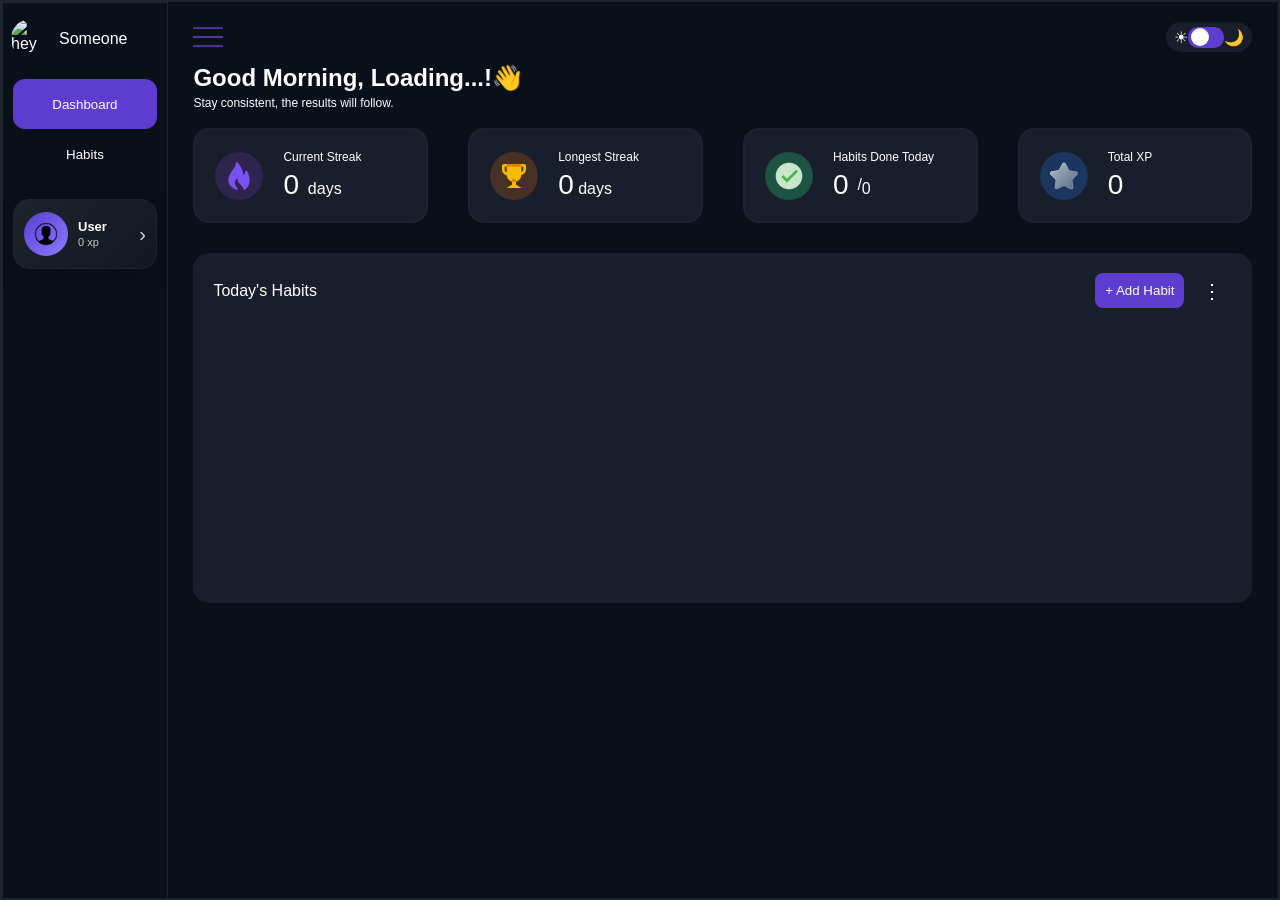
==== index.html @ f96000c0 "heyo the file_00000000302071fbb697267814bf067b.png is what the project is suppposed to look like" ====
<!DOCTYPE html>
<html lang="en">
<head>
  <meta charset="UTF-8">
  <meta name="viewport" content="width=device-width, initial-scale=1.0">
  <title>Habit Tracker</title>
  <link rel="stylesheet" href="style.css">
  <link rel="stylesheet" href="./fontawesome-free-6.4.0-webflash/css/all.css">
  <link rel="" href="">
</head>
<body>
  <section class="wholeBody">
    <div class="dropMenuleftfck">
      <div class="logo">
        <img src="https://t4.ftcdn.net/jpg/01/23/09/33/360_F_123093367_c7WoJ0uHCkepbgLasnGFBKK8sSNiJw6l.jpg" alt="hey">
        <p>Someone</p>
      </div>
      <div class="menus">
        <button class="menubtn selected" data-view="dashboard">Dashboard</button>
        <button class="menubtn" data-view="habits">Habits</button>
      </div>
      <a href="./profile.html" class="profileBar">
        <div class="profileAvatarWrap">
          <img src="./images/icons8-profile-32.png" alt="profile picture">
        </div>
        <div class="profileInfo">
          <p class="profileName">User</p>
          <p class="profileXp">0000 xp</p>
        </div>
        <div class="profileChevron">›</div>
      </a>

    </div>
    <div class="menuPage">
      <div class="navbar">
        <div class="navbarRight">
          <img src="./images/icons8-menu-32.png" alt="">
          <div class="lightNdark">
            <p>☀</p>
            <div class="ldtoggleBox">
              <div class="ldtoggle"></div>
            </div>
            <p>🌙</p>
          </div>
        </div>
      </div>
      <div class="greetings">
        <p>Good Morning, Loading...!👋</p>
        <p>Stay consistent, the results will follow.</p>
      </div>
      <section class="dashboardMenu">
        <div class="streakandProg">
          <div class="streak snpd">
            <img src="./images/icons8-flame-32.png" alt="fire">
            <div class="streakinfo">
              <p>Current Streak</p>
              <div class="streakinfotext">
                <p>0</p>
                <p>‎ ‎ ‎ </p>
                <p> days</p>
              </div>
            </div>
          </div>
          <div class="longestStreak snpd">
            <img src="./images/icons8-trophy-32.png" alt="trophy">
            <div class="longestStreakInfo">
              <p>Longest Streak</p>
              <div class="longestStreakInfotext">
                <p>0</p>
                <p>‎ ‎ </p>
                <p>days</p>
              </div>
            </div>
          </div>
          <div class="habits snpd">
            <img src="./images/icons8-checkmark-32.png" alt="checkmark">
            <div class="habitsInfo">
              <p>Habits Done Today</p>
              <div class="habitsInfoText">
                <p>0</p>
                <p>‎ ‎ /</p>
                <p> 0</p>
              </div>
            </div>
          </div>
          <div class="XP snpd">
            <img src="./images/icons8-star-32.png" alt="XP">
            <div class="XPinfo">
              <p>Total XP</p>
              <p>0,000</p>
            </div>
          </div>
        </div>
        <section class="habitsMain">
          <div class="habitsMainNavbar">
            <p>Today's Habits</p>
            <div class="modifyHabits">
              <button class="addHabit">+ Add Habit</button>
              <details class="inlineMenu">
                <summary class="clickDelete">⋮</summary>
                <div class="menuPanel">
                  <button type="button" class="menuAction">Delete All</button>
                </div>
              </details>
              <div class="alltypesofhabits hidden">
                <button class="workout">Workout</button>
                <button class="book">Read a book</button>
                <button class="water">Drink Water</button>
                <button class="code">Code</button>
                <button class="meditate">Meditate</button>
                <button class="journal">Journal</button>
                <button class="grass">Touch Grass</button>
              </div>
            </div>
          </div>
          <!-- <div class="habit">
            <p>⋮⋮</p>
            <img src="./images/icons8-dumbbell-32 (1).png" alt="workout">
            <div class="habitDetail">
              <p>Workout</p>
              <p>30 minutes exercise</p>
            </div>
            <input class="checkBoxforEachHabit" type="checkbox">
            <img src="./images/icons8-checkmark-32.png" alt="" class="imgsmth">
            <div class="habitsTimePeriod">
              <p>7</p>
              <p>days</p>
            </div>
            <details class="habitMenu">
              <summary class="habitMenuTrigger">⋮</summary>
              <div class="menuPanel">
                <button type="button" class="menuAction">Edit</button>
                <button type="button" class="menuAction">Delete</button>
              </div>
            </details>
          </div> -->
        </section>
      </section>
    </div>
  </section>
  <script src="script.js"></script>
</body>
</html>
---- style.css ----
*{
  margin: 0;
  padding: 0;
  box-sizing: border-box;
  font-family: Verdana, sans-serif;
  color: var(--white);
  user-select: none;
}

:root{
  --bgcolor: rgb(10,16,25);
  --borderbgcolor: rgb(31, 36, 49);
  --selected: rgb(92, 61, 208);
  --LightblackBox : rgb(24, 30, 43);
  --dumbbell: rgb(126, 70, 236);
  --sharpBrightBorder: rgb(29, 35, 46);
  --brighterSharpBorder : rgb(94, 104, 127);
  --white: white;
}

body.light{
  --bgcolor: rgb(245, 247, 250);          /* Soft, off-white background */
  --borderbgcolor: rgb(226, 232, 240);    /* Clean, light gray border background */
  --selected: rgb(111, 76, 235);         /* Slightly brighter, vibrant purple for selection */
  --LightblackBox: rgb(255, 255, 255);    /* Crisp white for card elements / boxes */
  --dumbbell: rgb(141, 91, 242);          /* Pop purple for branding/icons */
  --sharpBrightBorder: rgb(203, 213, 225);/* Subtle, light gray border */
  --brighterSharpBorder: rgb(100, 116, 139); /* High-contrast slate border for definition */
--white: black;
}

.ldtoggle{
  transition: margin-left 0.3s ease;
}

.wholeBody{
  background-color: var(--bgcolor);
  width: 100vw;
  overflow-x: hidden;
  border: 2px solid var(--borderbgcolor);
  height: 100vh;
  overflow-y: hidden;
  display: flex;
}

.dropMenuleftfck{
  width: 13%;
  border: 1px solid var(--borderbgcolor);
  height: 100vh;
  transition: margin-left .3s ease;
}

.dropMenuleftfck.hidden{
  margin-left: -13%;
}

.logo{
  display: flex;
margin-bottom: 20px;
  display: flex;
  align-items: center;
  padding-left: 8px;
  margin-top: 16px;
}

.logo img{
  width: 40px;
  height: 40px;
  border-radius: 50%;
  margin-right: 8px;
}
  
.logo p{
  color: var(--white);
}

.menus{
  display: flex;
  flex-direction: column;
}

.menus button{
  background-color: transparent; 
  border: none;
  color: var(--white);
  height: 50px;
  width: 88%;
  margin-left: auto;
  margin-right: auto;
  border-radius: 12px;
  cursor: pointer;
}

.selected{
  background-color: var(--selected) !important;
}

.profileBar{
  cursor: pointer;
  text-decoration: none;
  color: inherit;
}

.profileBar,
.profileCard{
  margin: 20px 10px 0;
  padding: 12px 10px;
  display: flex;
  align-items: center;
  gap: 10px;
  border: 1px solid var(--borderbgcolor);
  border-radius: 16px;
  background: linear-gradient(135deg, rgba(255,255,255,0.08), rgba(255,255,255,0.03));
  box-shadow: 0 8px 24px rgba(0, 0, 0, 0.16);
}

.profileAvatarWrap{
  width: 44px;
  height: 44px;
  border-radius: 50%;
  display: grid;
  place-items: center;
  background: linear-gradient(135deg, var(--selected), #8b7cff);
  flex-shrink: 0;
}

.profileAvatarWrap img{
  width: 24px;
  height: 24px;
  margin: 0;
  object-fit: contain;
}

.profileInfo{
  display: flex;
  flex-direction: column;
  gap: 2px;
  flex: 1;
  min-width: 0;
}

.profileName{
  font-size: 13px;
  font-weight: 600;
  line-height: 1.2;
}

.profileXp{
  font-size: 11px;
  opacity: 0.75;
  line-height: 1.2;
}

.profileChevron{
  font-size: 20px;
  line-height: 1;
  opacity: 0.8;
}

.profilePage{
  min-height: 100vh;
  background: var(--bgcolor);
  padding: 32px 20px;
  display: flex;
  flex-direction: column;
  gap: 20px;
}

.backLink{
  color: var(--white);
  text-decoration: none;
  font-size: 14px;
  opacity: 0.8;
  width: fit-content;
}

.profilePage .profileCard{
  margin: 0;
  padding: 20px;
  border-radius: 20px;
  background: linear-gradient(135deg, rgba(255,255,255,0.1), rgba(255,255,255,0.04));
  box-shadow: 0 10px 30px rgba(0, 0, 0, 0.2);
}

.profileDetails{
  display: grid;
  gap: 12px;
}

.profileDetailBox{
  background: var(--LightblackBox);
  border: 1px solid var(--borderbgcolor);
  border-radius: 16px;
  padding: 14px 16px;
}

.detailLabel{
  font-size: 12px;
  opacity: 0.7;
  margin-bottom: 6px;
}

.detailValue{
  font-size: 16px;
  font-weight: 600;
}

.navbarRight{
  margin-top: 20px;
  display: flex;
}

.navbarRight img:first-child{
  margin-right: auto;
  cursor: pointer;
  /* filter: brightness(0) invert(1); */
  height: 30px;
  margin-bottom: 12px;
}

.lightNdark{
  display: flex;
  background-color: var(--LightblackBox);
  border-radius: 20px;
  height: 30px;
  width: fit-content;
  display: flex;
  align-items: center;
  justify-content: center;
  padding: 1px 8px;
}

.ldtoggleBox{
  background-color: var(--selected);
  width: 36px;
  height: 21px;
  display: flex;
  align-items: center;
  border-radius: 10px;
  cursor: pointer;
  padding: 3px;
}

.ldtoggle{
  width: 18px;
  height: 18px;
  background-color: var(--white);
  border-radius: 50%;
  transition: margin-left .5s ease;
}

.ldtoggle.light{
  margin-left: auto;
}

.greetings p:first-child{
  font-weight: bold;
  font-size: 24px;
}

.greetings p:nth-child(2){
  font-size: 12px;
  margin-top: 4px;
  margin-bottom: 18px;
}

.menuPage{
  width: 83%;
  margin-right: auto;
  margin-left: auto;
}

.streakandProg{
  display: flex;
  gap: 40px;
}

.snpd{
  background-color: var(--LightblackBox);
  width: 25%;
  height: 95px;
  border-radius: 16px;
  border: 2px solid var(--sharpBrightBorder);
  display: flex;
  align-items: center;
}

.streakinfotext,
.longestStreakInfotext,
.habitsInfoText{
  display: flex;
  align-items: center;
}

.streakinfotext > p:first-child,
.habitsInfoText > p:first-child,
.longestStreakInfotext > p:first-child,
.XPinfo > p:last-child{
  font-size: 28px;
  align-self: flex-end;
}

.streakinfotext p:last-child,
.longestStreakInfotext p:last-child,
.habitsInfoText p:last-child
{
  margin-bottom: -8px;
}

.snpd img{
  margin-right: 20px;
  margin-left: 20px;
  padding: 8px;
  border-radius: 50%;
}

.streak img{
  background-color: rgb(46,36,78);
}

.longestStreak img{
  background-color: rgb(71, 48, 37);
}

.habits img{
  background-color: rgb(29, 83, 67);
}

.XP img{
  background-color: rgb(26, 54, 94);
}

.streakinfo > p:first-child,
.longestStreakInfo > p:first-child,
.habitsInfo > p:first-child,
.XPinfo > p:first-child
{
  font-size: 12px;
  margin-bottom: 5px;
}

.habitsMain{
  background-color: var(--LightblackBox);
  margin-top: 30px;
  min-height: 350px;
  max-height: 500px;
  width: 100%;
  border-radius: 16px;
  margin-left: auto;
  margin-right: auto;
  overflow-y: auto;
  overflow-x: visible;
  scrollbar-width: thin;
  scrollbar-color: rgba(255,255,255,0.25) transparent;
}

.habitsMain::-webkit-scrollbar{
  width: 8px;
}

.habitsMain::-webkit-scrollbar-track{
  background: transparent;
}

.habitsMain::-webkit-scrollbar-thumb{
  background-color: rgba(255,255,255,0.25);
  border-radius: 999px;
}

.dashboardMenu.habitsView .streakandProg{
  display: none;
}

.dashboardMenu.habitsView .habitsMain{
  margin-top: 0;
  min-height: min(70vh, 560px);
}

.habitsMainNavbar{
  display: flex;
  padding: 20px;
  align-items: center;
  position: relative;
  z-index: 2;
}

.habitsMainNavbar p:first-child{
  margin-right: auto;
}

.modifyHabits{
  display: flex;
  align-items: center;
  gap: 8px;
  position: relative;
}

.modifyHabits button,
.modifyHabits summary{
  border: none;
  cursor: pointer;
  background-color: transparent;
}

.modifyHabits > button:first-child{
  background-color: var(--selected);
  padding: 10px;
  border-radius: 8px;
  outline: none;
}

.modifyHabits > button:first-child.clicked{
  outline: 1px solid var(--white) !important;
}

.modifyHabits > button:first-child:focus{
  outline: none;
}

.clickDelete,
.habitMenuTrigger{
  margin-left: 10px;
  margin-right: 10px;
  font-size: 20px;
  list-style: none;
  display: inline-flex;
  align-items: center;
  justify-content: center;
}

.clickDelete::-webkit-details-marker,
.habitMenuTrigger::-webkit-details-marker{
  display: none;
}

.inlineMenu,
.habitMenu{
  position: relative;
}

.menuPanel{
  position: absolute;
  top: calc(100% + 8px);
  right: 0;
  display: flex;
  flex-direction: column;
  gap: 4px;
  min-width: 110px;
  padding: 6px;
  border-radius: 10px;
  background-color: var(--LightblackBox);
  border: 1px solid var(--borderbgcolor);
  box-shadow: 0 10px 28px rgba(0, 0, 0, 0.24);
  z-index: 4;
}

.inlineMenu .menuPanel{
  right: 0;
}

.habitMenu .menuPanel{
  right: 0;
}

.menuAction{
  padding: 8px;
  border: none;
  border-radius: 8px;
  text-align: left;
  color: var(--white);
  background-color: transparent;
}

.menuAction:hover{
  background-color: rgba(255, 255, 255, 0.12);
}

body.light .menuPanel{
  background-color: rgb(255, 255, 255);
  border-color: rgb(203, 213, 225);
  box-shadow: 0 10px 28px rgba(15, 23, 42, 0.12);
}

body.light .menuAction{
  color: rgb(15, 23, 42);
}

body.light .menuAction:hover{
  background-color: rgba(15, 23, 42, 0.06);
}

.alltypesofhabits{
  display: flex;
  flex-direction: column;
  position: absolute;
  top: calc(100% + 8px);
  right: 0;
  background-color: var(--dumbbell);
  gap: 12px;
  width: 150px;
  padding: 8px;
  border-radius: 12px;
  z-index: 10;
  box-shadow: 0 10px 24px rgba(0, 0, 0, 0.25);
}

.alltypesofhabits.hidden{
  display: none;
}

.alltypesofhabits button{
  display: flex;
  justify-content: start;
  padding: 10px 8px;
  padding-right: 40px;
  border-radius: 8px;
}

.alltypesofhabits button:active{
  background-color: rgb(81, 35, 172);
}

.habit{
  display: flex;
  align-items: center;
  width: 96%;
  height: 45px;
  margin-right: auto;
  margin-left: auto;
  background-color: transparent;
  border-radius: 10px;
  border: 3px solid var(--sharpBrightBorder);
  margin-bottom: 10px;
  z-index: 1;
}

.habit > p:first-child{
  margin-left: 10px;
  margin-right: 7px;
  color: var(--subtleText, #6b7280);
}

.habitIcon{
  display: flex;
  align-items: center;
  justify-content: center;
  width: 36px;
  height: 36px;
  border-radius: 50%;
  margin-right: 12px;
  flex-shrink: 0;
  box-shadow: inset 0 0 0 1px rgba(255,255,255,0.2);
}

.habitIcon img{
  width: 20px;
  height: 20px;
  object-fit: contain;
  filter: brightness(0) invert(1);
}

.habitIcon--workout{ background: linear-gradient(135deg, #ff7a72, #ff4d6d); }
.habitIcon--book{ background: linear-gradient(135deg, #6f8dff, #4a6bff); }
.habitIcon--water{ background: linear-gradient(135deg, #42c7ff, #1ea8ff); }
.habitIcon--code{ background: linear-gradient(135deg, #8c6dff, #5c3dff); }
.habitIcon--meditate{ background: linear-gradient(135deg, #2dd4bf, #0f9d7b); }
.habitIcon--journal{ background: linear-gradient(135deg, #ffb454, #ff8b3d); }
.habitIcon--grass{ background: linear-gradient(135deg, #7ed957, #3db54a); }
.habitIcon--default{ background: linear-gradient(135deg, #8f9bad, #6b7280); }

.habitDetail{
  margin-right: auto;
}

.habitDetail > p:first-child{
  font-size: 12px;
  font-weight: bold;
  margin-bottom: 5px;
}

.habitDetail p{
  font-size: 10px;
}

.checkBoxforEachHabit{
  outline: 2px solid var(--brighterSharpBorder);
  outline-offset: -2px;
  width: 30px;
  height: 30px;
  border-radius: 50%;
  overflow: hidden;
  margin-right: 25px;
  cursor: pointer;
  /* outline: none; */
  background: transparent;
  appearance: none;
  z-index: 1;
}

.imgsmth{
  margin-left: -56px;
  margin-right: 25px;
  z-index: 1;
}

.checkBoxforEachHabit ~ .imgsmth{
  display: none;
}

.checkBoxforEachHabit:checked ~ .imgsmth{
  display: block;
}

.checkBoxforEachHabit:checked{
  outline: 2px solid green;
}

/* .checkBoxforEachHabit:checked{
  background: url(./images/icons8-checkmark-32.png);
  opacity: 0;
  border: none; 
  outline: 3px solid green;
  outline-offset: -2px;
  accent-color: transparent;
} */

/* .checkBoxforEachHabit.completed{
  border: 2px solid green;
  outline-offset: -2px;
  outline: 3px solid green;
} */

/* .checkBoxforEachHabit img{
  display: none;
} */

/* .checkBoxforEachHabit.completed img{
  display: block;
} */

/* .checkBoxforEachHabit img{
  height: 100%;
  width: 100%;
} */

.habitsTimePeriod{
  display: flex;
  flex-direction: column;
  align-items: center;
  width: 20px;
  margin-left: 23px;
}

.habitsTimePeriod p:first-child{
  margin-bottom: 6px;
  font-size: 16px;
}

.habitsTimePeriod p{
  font-size: 8px;
}

.habit > p:last-child{
  cursor: pointer;
  margin-left: 23px;
  margin-right: 11px;
}

@media (max-width: 1024px) {
  .dropMenuleftfck{
    width: 22%;
  }

  .dropMenuleftfck.hidden{
    margin-left: -22%;
  }

  .menuPage{
    width: 92%;
  }

  .streakandProg{
    gap: 20px;
    flex-wrap: wrap;
  }

  .snpd{
    width: calc(50% - 10px);
    min-width: 220px;
  }

  .habit{
    height: auto;
    min-height: 45px;
    padding: 8px 10px;
    gap: 8px;
    flex-wrap: wrap;
  }

  .habitDetail{
    flex: 1 1 160px;
    margin-right: 0;
  }

  .habitsTimePeriod{
    margin-left: auto;
    margin-right: 8px;
  }
  .imgsmth{
    margin-left: -63.5px;
    margin-right: 25px;
    z-index: 1;
  }
}

@media (max-width: 768px) {
  .wholeBody{
    flex-direction: column;
    height: auto;
    min-height: 100vh;
    overflow-y: auto;
  }

  .dropMenuleftfck{
    width: 100%;
    height: auto;
    border-bottom: 1px solid var(--borderbgcolor);
  }

  .dropMenuleftfck.hidden{
    margin-left: -100%;
  }

  .menuPage{
    width: 100%;
    padding: 0 12px 20px;
  }

  .navbarRight{
    margin-top: 12px;
    padding: 0 12px;
  }

  .streakandProg{
    gap: 12px;
  }

  .snpd{
    width: 100%;
  }

  .habitsMain{
    max-height: none;
    min-height: 300px;
  }

  .habitsMainNavbar{
    padding: 16px;
  }

  .habit{
    padding: 10px 8px;
    align-items: center;
  }

  .habit > p:first-child{
    margin: 0 6px 0 0;
  }

  .checkBoxforEachHabit{
    margin-right: 10px;
  }

  .imgsmth{
    margin-left: -49px;
    margin-right: 10px;
  }

  .habitsTimePeriod{
    width: auto;
    margin-left: 0;
    margin-right: 4px;
  }

  .habitMenu{
    margin-left: auto;
  }

  .profilePage{
    padding: 20px 12px;
  }
}

@media (max-width: 540px) {
  .profileBar,
  .profileCard{
    margin: 12px 8px 0;
  }

  .profilePage{
    padding: 16px 12px;
  }

  .greetings p:first-child{
    font-size: 20px;
  }

  .habitsMainNavbar{
    flex-wrap: wrap;
    gap: 10px;
  }

  .modifyHabits{
    width: 100%;
    justify-content: space-between;
  }

  .habitDetail > p:first-child{
    font-size: 11px;
  }

  .habitDetail p{
    font-size: 9px;
  }

  .habitsTimePeriod p:first-child{
    font-size: 14px;
  }

  .habitsTimePeriod p{
    font-size: 7px;
  }
}
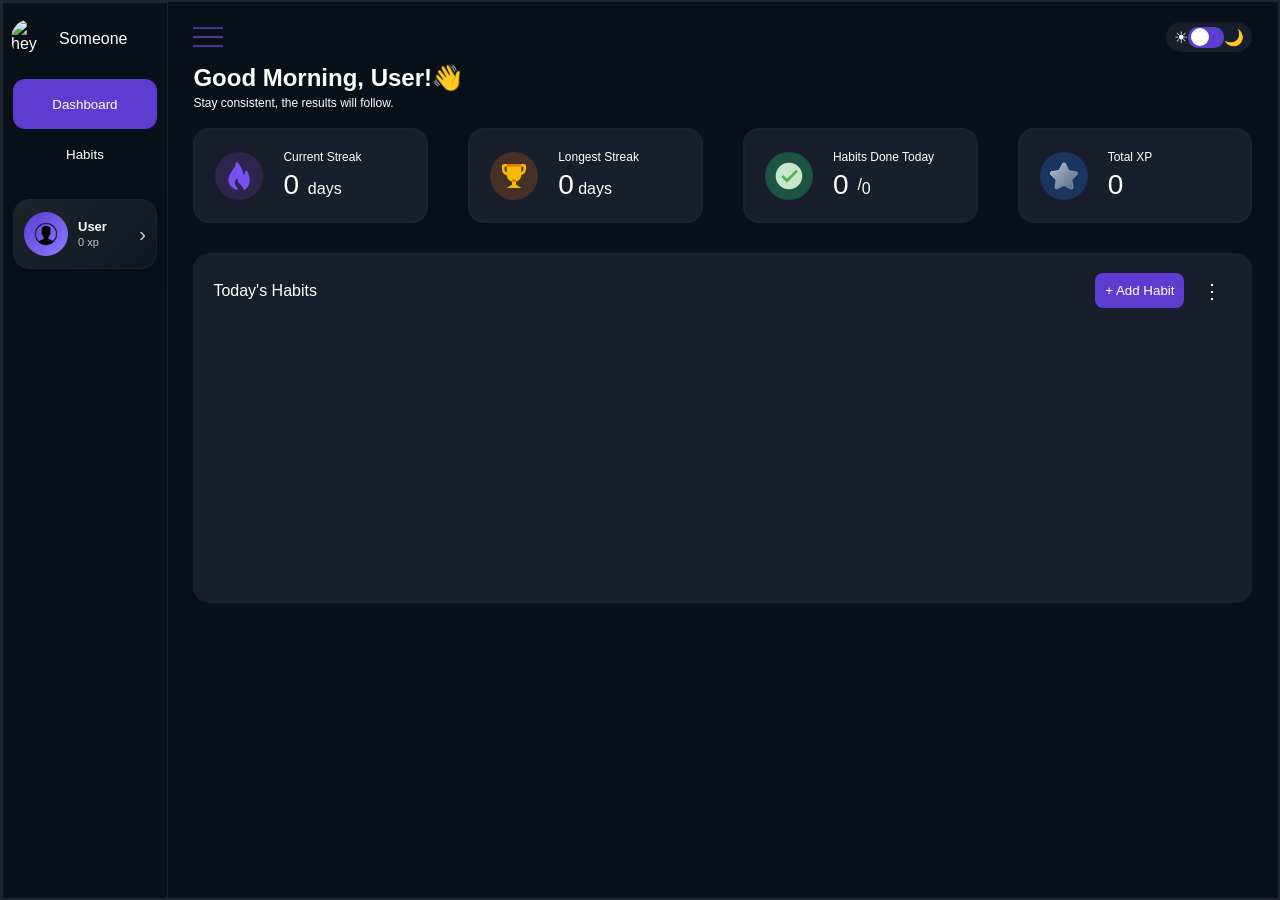
==== commit 2ab43a27: "Change greeting message for user Updated user greeting in the dashboard section." ====
--- a/index.html
+++ b/index.html
@@ -45,7 +45,7 @@
         </div>
       </div>
       <div class="greetings">
-        <p>Good Morning, Loading...!👋</p>
+        <p>Good Morning, User!👋</p>
         <p>Stay consistent, the results will follow.</p>
       </div>
       <section class="dashboardMenu">
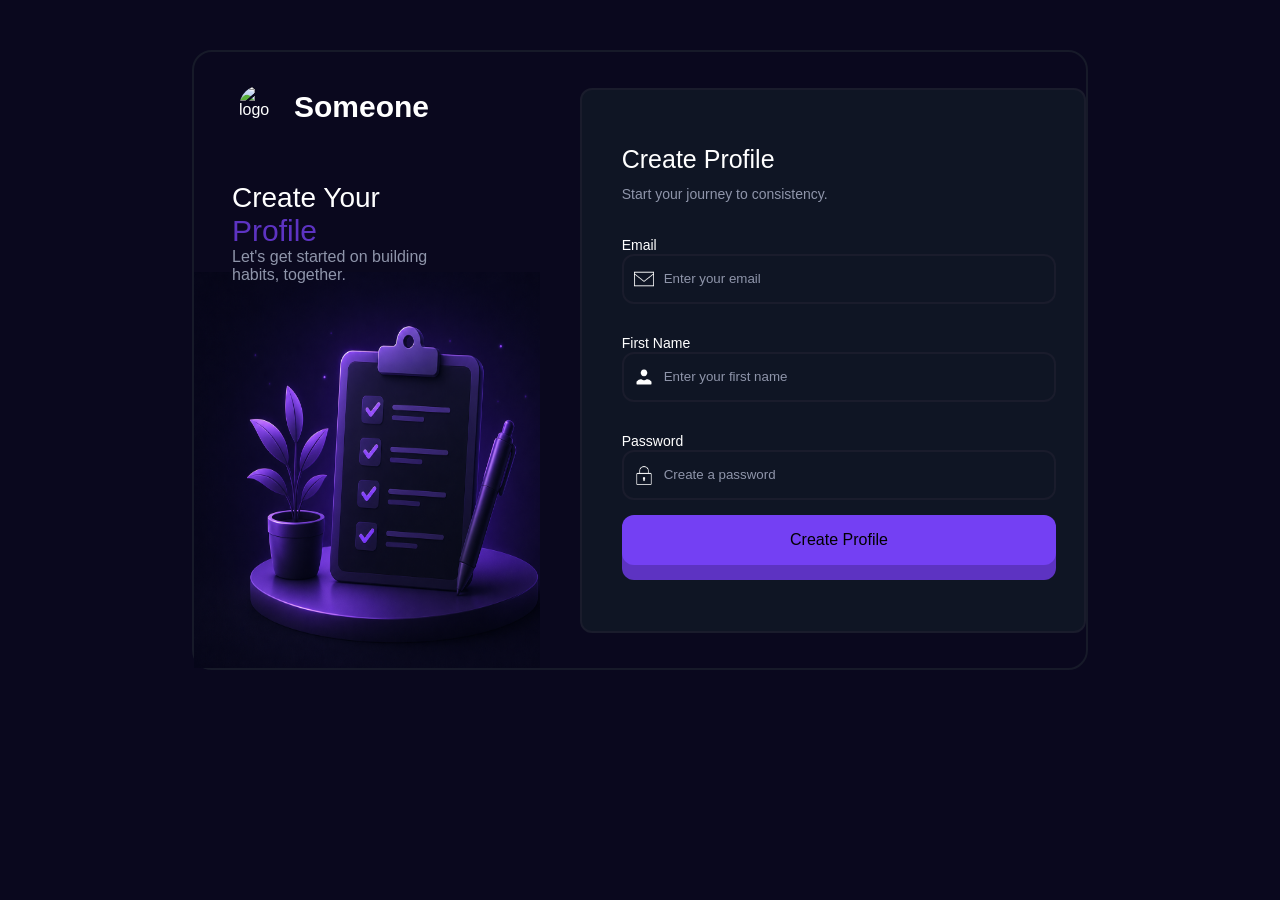
==== commit 58f7d632: "profiles you can now create a profile and see your username" ====
--- a/index.html
+++ b/index.html
@@ -3,141 +3,39 @@
 <head>
   <meta charset="UTF-8">
   <meta name="viewport" content="width=device-width, initial-scale=1.0">
-  <title>Habit Tracker</title>
-  <link rel="stylesheet" href="style.css">
-  <link rel="stylesheet" href="./fontawesome-free-6.4.0-webflash/css/all.css">
-  <link rel="" href="">
+  <link rel="icon" href="./images/icons8-profile-32.png">
+  <title>Login</title>
+  <link rel="stylesheet" href="login.css">
 </head>
 <body>
-  <section class="wholeBody">
-    <div class="dropMenuleftfck">
-      <div class="logo">
-        <img src="https://t4.ftcdn.net/jpg/01/23/09/33/360_F_123093367_c7WoJ0uHCkepbgLasnGFBKK8sSNiJw6l.jpg" alt="hey">
-        <p>Someone</p>
+  <section class="login-Wholepage">
+    <section class="login-s21u12gbram256gb888elite">
+      <div class="left">
+        <div class="logo">
+          <img src="https://t4.ftcdn.net/jpg/01/23/09/33/360_F_123093367_c7WoJ0uHCkepbgLasnGFBKK8sSNiJw6l.jpg" alt="logo">
+          <p>Someone</p>
+        </div>
+        <p class="create">Create Your</p>
+        <p class="profile">Profile</p>
+        <p class="underprofile">Let's get started on building habits, together.</p>
+        <!-- <img class="imgunder" src="./images/d051ea1b-70bc-4d13-815a-0dac9b360c99.png" alt=""> -->
       </div>
-      <div class="menus">
-        <button class="menubtn selected" data-view="dashboard">Dashboard</button>
-        <button class="menubtn" data-view="habits">Habits</button>
+      <div class="login-section">
+        <p class="createleft">Create Profile</p>
+        <p class="startJourney">Start your journey to consistency.</p>
+        <form>
+          <label for="email">Email</label>
+          <input type="text" id="email" placeholder="Enter your email">
+          <label for="firstname">First Name</label>
+          <input type="text" id="firstname"placeholder="Enter your first name">
+          <label for="password">Password</label>
+          <input type="text" id="password" placeholder="Create a password">
+          <button class="createprofilebtnfuckk"></button>
+        </form>
       </div>
-      <a href="./profile.html" class="profileBar">
-        <div class="profileAvatarWrap">
-          <img src="./images/icons8-profile-32.png" alt="profile picture">
-        </div>
-        <div class="profileInfo">
-          <p class="profileName">User</p>
-          <p class="profileXp">0000 xp</p>
-        </div>
-        <div class="profileChevron">›</div>
-      </a>
-
-    </div>
-    <div class="menuPage">
-      <div class="navbar">
-        <div class="navbarRight">
-          <img src="./images/icons8-menu-32.png" alt="">
-          <div class="lightNdark">
-            <p>☀</p>
-            <div class="ldtoggleBox">
-              <div class="ldtoggle"></div>
-            </div>
-            <p>🌙</p>
-          </div>
-        </div>
-      </div>
-      <div class="greetings">
-        <p>Good Morning, User!👋</p>
-        <p>Stay consistent, the results will follow.</p>
-      </div>
-      <section class="dashboardMenu">
-        <div class="streakandProg">
-          <div class="streak snpd">
-            <img src="./images/icons8-flame-32.png" alt="fire">
-            <div class="streakinfo">
-              <p>Current Streak</p>
-              <div class="streakinfotext">
-                <p>0</p>
-                <p>‎ ‎ ‎ </p>
-                <p> days</p>
-              </div>
-            </div>
-          </div>
-          <div class="longestStreak snpd">
-            <img src="./images/icons8-trophy-32.png" alt="trophy">
-            <div class="longestStreakInfo">
-              <p>Longest Streak</p>
-              <div class="longestStreakInfotext">
-                <p>0</p>
-                <p>‎ ‎ </p>
-                <p>days</p>
-              </div>
-            </div>
-          </div>
-          <div class="habits snpd">
-            <img src="./images/icons8-checkmark-32.png" alt="checkmark">
-            <div class="habitsInfo">
-              <p>Habits Done Today</p>
-              <div class="habitsInfoText">
-                <p>0</p>
-                <p>‎ ‎ /</p>
-                <p> 0</p>
-              </div>
-            </div>
-          </div>
-          <div class="XP snpd">
-            <img src="./images/icons8-star-32.png" alt="XP">
-            <div class="XPinfo">
-              <p>Total XP</p>
-              <p>0,000</p>
-            </div>
-          </div>
-        </div>
-        <section class="habitsMain">
-          <div class="habitsMainNavbar">
-            <p>Today's Habits</p>
-            <div class="modifyHabits">
-              <button class="addHabit">+ Add Habit</button>
-              <details class="inlineMenu">
-                <summary class="clickDelete">⋮</summary>
-                <div class="menuPanel">
-                  <button type="button" class="menuAction">Delete All</button>
-                </div>
-              </details>
-              <div class="alltypesofhabits hidden">
-                <button class="workout">Workout</button>
-                <button class="book">Read a book</button>
-                <button class="water">Drink Water</button>
-                <button class="code">Code</button>
-                <button class="meditate">Meditate</button>
-                <button class="journal">Journal</button>
-                <button class="grass">Touch Grass</button>
-              </div>
-            </div>
-          </div>
-          <!-- <div class="habit">
-            <p>⋮⋮</p>
-            <img src="./images/icons8-dumbbell-32 (1).png" alt="workout">
-            <div class="habitDetail">
-              <p>Workout</p>
-              <p>30 minutes exercise</p>
-            </div>
-            <input class="checkBoxforEachHabit" type="checkbox">
-            <img src="./images/icons8-checkmark-32.png" alt="" class="imgsmth">
-            <div class="habitsTimePeriod">
-              <p>7</p>
-              <p>days</p>
-            </div>
-            <details class="habitMenu">
-              <summary class="habitMenuTrigger">⋮</summary>
-              <div class="menuPanel">
-                <button type="button" class="menuAction">Edit</button>
-                <button type="button" class="menuAction">Delete</button>
-              </div>
-            </details>
-          </div> -->
-        </section>
-      </section>
-    </div>
-  </section>
-  <script src="script.js"></script>
+    </section>
+  </section> 
+  <script src="login.js"></script>
+  <!-- <script src="script.js"></script> -->
 </body>
 </html>
--- a/login.css
+++ b/login.css
@@ -0,0 +1,460 @@
+* {
+  margin: 0;
+  padding: 0;
+  box-sizing: border-box;
+  font-family: Verdana, sans-serif;
+}
+
+:root{
+  --mainpagebg: rgb(10, 8, 30);
+  --outerborder: rgb(23, 26, 41);
+  --textcolor :rgb(93, 51, 194);
+  --rightbg :rgb(15, 21, 36);
+  --innerborder: rgb(26, 28, 44);
+  --greytext: rgb(143, 149, 170);
+}
+
+body{
+  overflow-x: hidden;
+  color: white;
+}
+
+.login-Wholepage{
+  background-color: var(--mainpagebg);
+  width: 100vw;
+  min-height: 100vh;
+  padding-top: 50px;
+}
+
+.login-s21u12gbram256gb888elite{
+  width: 70vw;
+  /* margin-top: 60px; */
+  border: 2px solid var(--outerborder);
+  margin-left: auto;
+  margin-right: auto;
+  display: flex;
+  height: 620px;
+  border-radius: 20px;
+}
+
+.left{
+  width: 350px;
+  background: url(./images/d051ea1b-70bc-4d13-815a-0dac9b360c99.png);
+  background-size: 400px 400px;
+  background-position: 0px 220px;
+  background-repeat: no-repeat;
+}
+
+.logo{
+  margin-top: 30px;
+  margin-bottom: 50px;
+  width: 280px;
+  height: 50px;
+  display: flex;
+  align-items: center;
+  justify-content: center;
+  gap: 10px;
+}
+
+.logo img{
+  width: 45px;
+  height: 45px;
+  border-radius: 50%;
+}
+
+.logo p{
+  font-size: 30px;
+  font-weight: bold;
+  color: white;
+}
+
+img{
+  width: 400px;
+  height: 400px;
+}
+
+.create{
+  margin-left: 38px;
+  font-size: 28px;
+}
+
+.profile{
+  margin-left: 38px;
+  font-size: 30px;
+  color: var(--textcolor);
+}
+
+.underprofile{
+  margin-left: 38px;
+  font-size: 16px;
+  width: 240px;
+  color: var(--greytext);
+}
+
+.imgunder{
+  margin-left: 0px;
+}
+
+.login-section{
+  width: 40vw;
+  background-color: var(--rightbg);
+  border: 2px solid var(--innerborder);
+  border-radius: 12px;
+  height: 545px;
+  margin-top: auto;
+  margin-bottom: auto;
+  margin-left: 40px;
+  display: flex;
+  flex-direction: column;
+  padding-left: 40px;
+  padding-top: 55px
+}
+
+.createleft{
+  font-size: 25px;
+  margin-bottom: 12px;
+}
+
+.startJourney{
+  font-size: 14px;
+  color: var(--greytext);
+  margin-bottom: 34px;
+}
+
+label{
+  margin-bottom: 10px;
+  font-size: 14px;
+}
+
+input{
+  margin-bottom: 30px;
+  height: 50px;
+  width: 94%;
+  background: transparent;
+  /* border: none; */
+  caret-color: white;
+  border-radius: 12px;
+  color: rgb(255, 255, 255);
+  border: 2px solid var(--innerborder) !important;
+  text-indent: 40px;
+}
+
+#email{
+  background: url(./images/icons8-email-32.png); 
+  background-repeat: no-repeat;
+  background-position: 10px 50%;
+  background-size: 20px 20px;
+}
+
+#firstname{
+  background: url(./images/icons8-person-32.png);
+  background-repeat: no-repeat;
+  background-position: 10px 50%;
+  background-size: 20px 20px;
+}
+
+#password{
+  background: url(./images/icons8-lock-32.png);
+  background-repeat: no-repeat;
+  background-position: 10px 50%;
+  background-size: 20px 20px;
+}
+
+input:focus{
+  border: 2px solid var(--innerborder);
+  /* outline: none; */
+}
+
+input::placeholder{
+  color: var(--greytext);
+  text-indent: 40px;
+}
+
+/* Error styling for invalid inputs */
+input.input-error{
+  border: 2px solid #ff4444 !important;
+  background-color: rgba(255, 68, 68, 0.1);
+  box-shadow: 0 0 8px rgba(255, 68, 68, 0.3);
+}
+
+input.input-error:focus{
+  border: 2px solid #ff4444 !important;
+}
+
+.createprofilebtnfuckk{
+  height: 50px;
+  width: 94%;
+  font-size: 16px;
+  background-color: var(--textcolor);
+  cursor: pointer;
+  border: none;
+  border-radius: 12px;
+  position: relative;
+  /* background: rgb(116, 64, 243); */
+  background: var(--textcolor);
+}
+
+.createprofilebtnfuckk::before{
+  content: 'Create Profile';
+  width: calc(100%);
+  height: calc(100%);
+  position: absolute;
+  top: -15px;
+  border-radius: 12px;
+  display: flex;
+  align-items: center;
+  justify-content: center;
+  /* background-color: var(--textcolor); */
+  background: rgb(116, 64, 243);
+}
+
+.createprofilebtnfuckk:active:before{
+  top: -10px;
+}
+
+.createprofilebtnfuckk:focus{
+  outline: none;
+}
+
+/* ===== RESPONSIVE DESIGN ===== */
+
+/* Tablet: 768px to 1024px */
+@media (max-width: 1024px) {
+  .login-s21u12gbram256gb888elite{
+    width: 85vw;
+    height: auto;
+    flex-direction: row;
+  }
+
+  .left{
+    width: 40%;
+    min-width: 280px;
+  }
+
+  .login-section{
+    width: 60%;
+    padding-left: 30px;
+    padding-right: 30px;
+    height: auto;
+    min-height: 450px;
+  }
+
+  .logo{
+    width: 100%;
+  }
+
+  .createleft{
+    font-size: 22px;
+  }
+
+  label, input{
+    font-size: 13px;
+  }
+
+  input{
+    width: 100%;
+  }
+
+  .createprofilebtnfuckk::before{
+    font-size: 14px;
+  }
+}
+
+/* Mobile: 480px to 767px */
+@media (max-width: 768px) {
+  .login-Wholepage{
+    padding-top: 20px;
+    min-height: 100vh;
+  }
+
+  .login-s21u12gbram256gb888elite{
+    width: 95vw;
+    flex-direction: column;
+    height: auto;
+    border-radius: 16px;
+  }
+
+  .left{
+    width: 100%;
+    height: 200px;
+    background-size: 300px 300px;
+    background-position: 0px 100px;
+    border-bottom: 2px solid var(--outerborder);
+    display: flex;
+    flex-direction: column;
+    justify-content: center;
+    align-items: center;
+    text-align: center;
+    padding: 20px;
+    box-sizing: border-box;
+  }
+
+  .logo{
+    width: 100%;
+    margin-bottom: 15px;
+    flex-direction: column;
+  }
+
+  .logo img{
+    width: 40px;
+    height: 40px;
+  }
+
+  .logo p{
+    font-size: 24px;
+  }
+
+  .create{
+    margin: 5px 0;
+    font-size: 18px;
+    width: 100%;
+  }
+
+  .profile{
+    margin: 0;
+    font-size: 24px;
+  }
+
+  .underprofile{
+    margin: 10px auto 0;
+    font-size: 13px;
+    width: 90%;
+    text-align: center;
+  }
+
+  .login-section{
+    width: 100%;
+    height: auto;
+    padding: 25px 20px;
+    margin: 0;
+    border: none;
+    border-radius: 0;
+    background-color: var(--rightbg);
+  }
+
+  .createleft{
+    font-size: 20px;
+    margin-bottom: 8px;
+  }
+
+  .startJourney{
+    font-size: 13px;
+    margin-bottom: 20px;
+  }
+
+  form{
+    display: flex;
+    flex-direction: column;
+  }
+
+  label{
+    font-size: 13px;
+    margin-bottom: 8px;
+  }
+
+  input{
+    width: 100%;
+    height: 45px;
+    margin-bottom: 20px;
+    font-size: 14px;
+  }
+
+  input::placeholder{
+    font-size: 14px;
+  }
+
+  .createprofilebtnfuckk{
+    width: 100%;
+    height: 45px;
+    font-size: 14px;
+  }
+
+  .createprofilebtnfuckk::before{
+    font-size: 13px;
+    top: -12px;
+  }
+}
+
+/* Small Mobile: Below 480px */
+@media (max-width: 480px) {
+  .login-Wholepage{
+    padding-top: 10px;
+  }
+
+  .login-s21u12gbram256gb888elite{
+    width: 98vw;
+    border-radius: 12px;
+  }
+
+  .left{
+    height: 180px;
+    background-size: 250px 250px;
+    padding: 15px;
+  }
+
+  .logo{
+    margin-bottom: 10px;
+  }
+
+  .logo img{
+    width: 35px;
+    height: 35px;
+  }
+
+  .logo p{
+    font-size: 20px;
+  }
+
+  .create{
+    font-size: 16px;
+    margin: 3px 0;
+  }
+
+  .profile{
+    font-size: 20px;
+  }
+
+  .underprofile{
+    font-size: 12px;
+    margin-top: 8px;
+  }
+
+  .login-section{
+    padding: 20px 15px;
+  }
+
+  .createleft{
+    font-size: 18px;
+    margin-bottom: 5px;
+  }
+
+  .startJourney{
+    font-size: 12px;
+    margin-bottom: 15px;
+  }
+
+  label{
+    font-size: 12px;
+    margin-bottom: 6px;
+  }
+
+  input{
+    height: 40px;
+    margin-bottom: 15px;
+    font-size: 13px;
+  }
+
+  .createprofilebtnfuckk{
+    height: 40px;
+    font-size: 13px;
+  }
+
+  .createprofilebtnfuckk::before{
+    font-size: 12px;
+    top: -12px;
+  }
+
+  .createprofilebtnfuckk:active:before{
+    top: -8px;
+  }
+}
